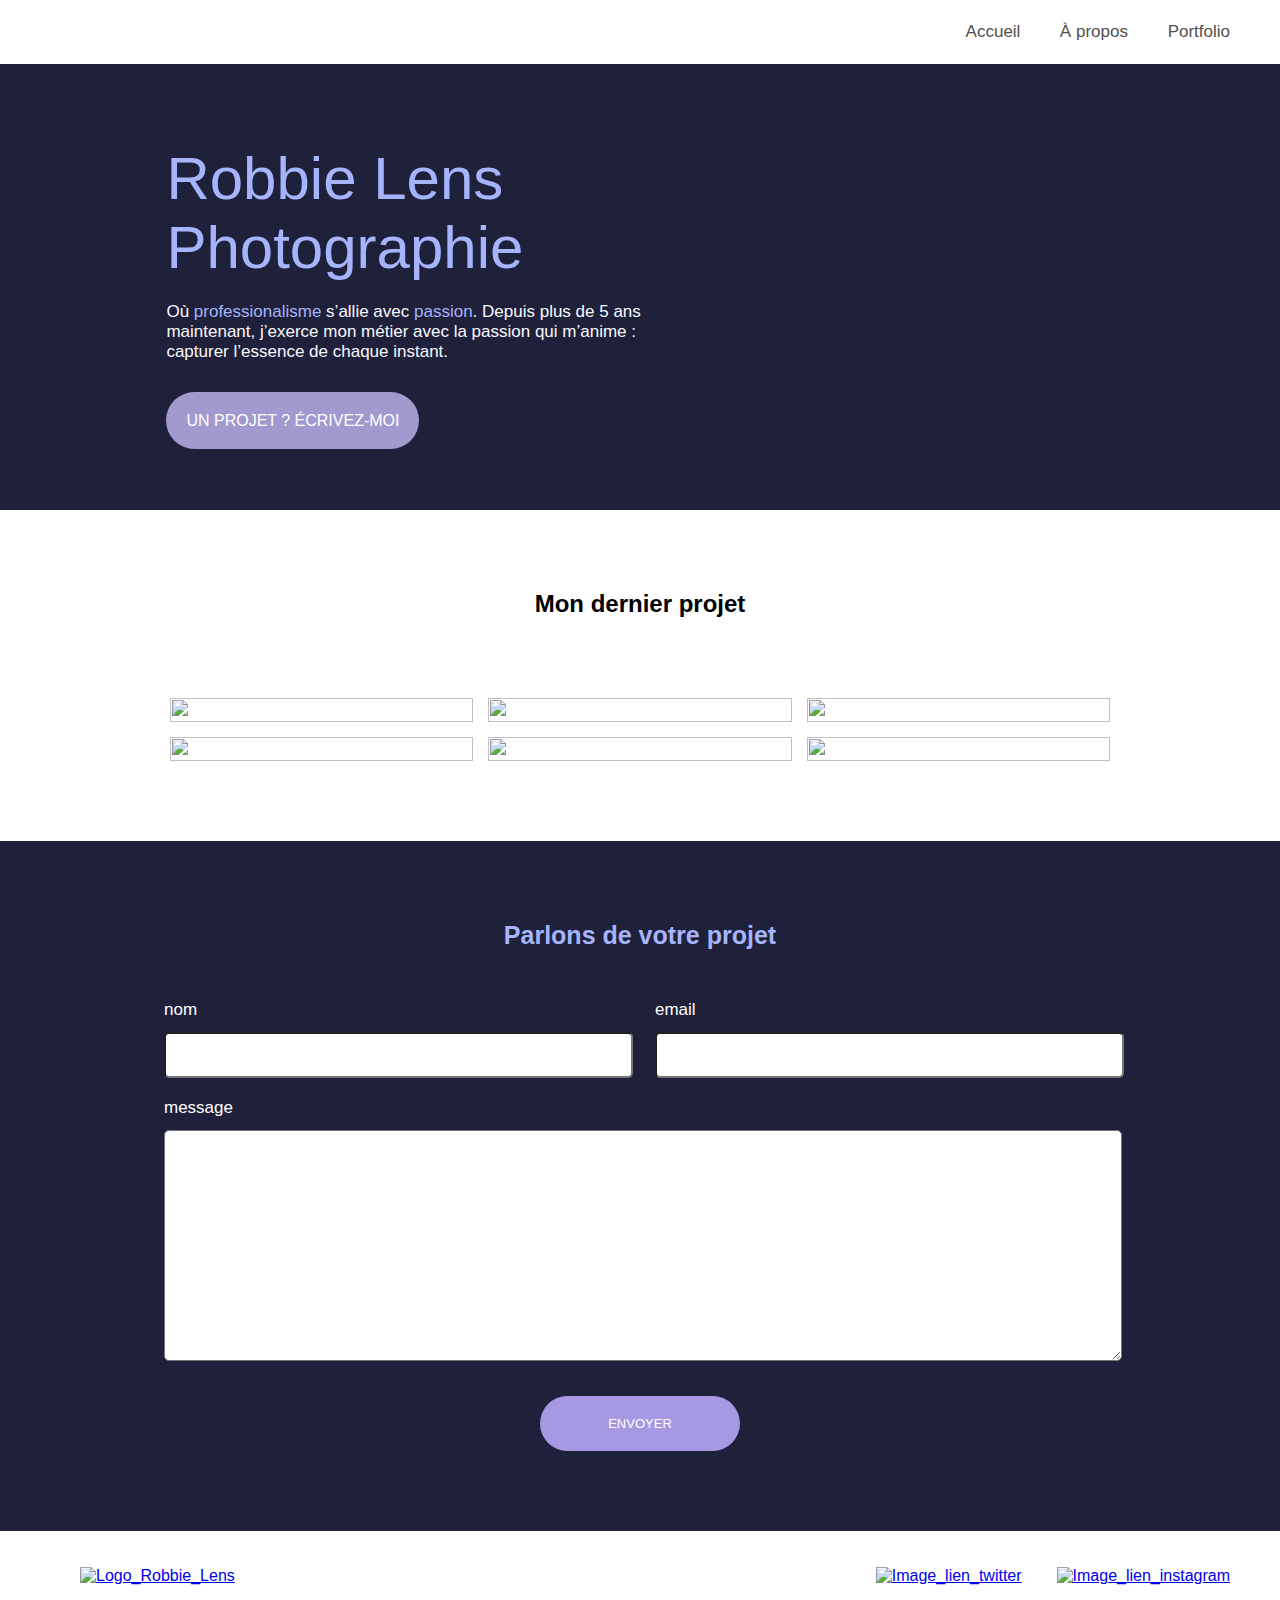
==== index.html @ a96424bc "Ajout de tout les fichiers" ====
<!DOCTYPE html>
<html lang="fr">
<head>
    <meta charset="UTF-8">
    <meta http-equiv="X-UA-Compatible" content="IE=edge">
    <meta name="viewport" content="width=device-width, initial-scale=1.0">
    <title>Accueil de Robbie Lens</title>
    <link rel="stylesheet" href="assets/style.css">
</head>
<body>
    <header>
        <nav>
            <a href="index1.html"><img src="imgs/logo-robbie.png" style="margin-left: 30px;" alt=""></a>
           <div class="lien-page">
               <a href="index.html">Accueil</a>
               <a href="a_propos.html">À propos </a>
               <a href="portfolio.html">Portfolio</a>
           </div>
        </nav>
    </header>
    <main>
        <section id="robbie-introduction">
             <div class="robbie-description">
                <h1>Robbie Lens Photographie</h1>
                <p>Où <em>professionalisme</em> s’allie avec <em>passion</em>. Depuis plus de 5 ans maintenant, 
                j’exerce mon métier avec la passion qui m’anime : capturer l’essence de chaque instant.</p>
                <a href="#section-form">UN PROJET ? ÉCRIVEZ-MOI</a>
             </div>   
             <div style="width: 100%;">
                <img src="imgs/robbie-lens.png" alt="">
             </div>
        </section>
        <section id="section-projet">
            <div>
                <h1>Mon dernier projet</h1>
            </div>
            <div class="photo-projet">
                <img src="imgs/element-1.png" alt="">
                <img src="imgs/element-2.png" alt="">
                <img src="imgs/element-3.png" alt="">
                <img src="imgs/element-4.png" alt="">
                <img src="imgs/element-5.png" alt="">
                <img src="imgs/element-6.png" alt="">
            </div>
        </section>
        <section id="section-form">
            <h1>Parlons de votre projet</h1>
            <div class="aide-projet">
                <form action="">            
                    <div class="name-email-form">
                        <div class="input-form">
                            <label for="name">nom</label>
                            <input type="text" name="nom" id="nom"> 
                        </div>
                        <div class="input-form">
                            <label for="email">email</label>
                            <input type="e-mail" name="email" id="email">
                        </div>  
                    </div>
                    <div class="textarea-form">
                        <label for="message">message</label>
                        <textarea name="message" id="message" rows="15"></textarea>
                    </div>
                    <div class="button-form">
                        <input type="submit" value="ENVOYER">
                    </div>
                </form>
            </div>
        </section>
    </main>
     <footer>
        <a  class="footer-logo" href="#"><img src="imgs/logo-robbie.png"   width="82px" alt="Logo_Robbie_Lens"></a>
        <div class="twitter-instagram-lien">
            <a href="https://twitter.com">
                <img src="imgs/twitter.png" style="width: 43px;" alt="Image_lien_twitter">
            </a>
            <a href="https://instagram.com">
                <img src="imgs/logo-insta.png" class="footer-logo-insta" style="width: 43px;" alt="Image_lien_instagram">
            </a>
        </div>
    </footer>
</body>
</html>
---- assets/style.css ----
body{
    margin: 0;
    background-color: #1f2039;
    font-family: 'Manrope', sans-serif;
}



header{
    background-color:white;
    padding: 22px 50px;
}

header nav{
    display: flex;
    flex-direction: row;
    align-items: center;
    justify-content: space-between;
}


header img{
    width: 82px;
}


.lien-page a{
    text-decoration: none;
    color: #544f4f;
    font-size: 17px;
    margin-left: 35px;
    font-family: sans-serif;
}
.lien-page a:hover{
    text-decoration: underline;
}

/* ***************Corps du page****************** */
/* ***********************************Accueil******************************************* */
/* robbie-introduction */
#robbie-introduction img{
    width: 100%;
}

#robbie-introduction{
    display: flex;
    align-items: flex-start;
    max-width: 74%;
    /* margin: 0 95px; */
    padding: 80px;
    margin: auto;
}
.robbie-description h1{
    font-size: 60px;
    font-family: 'Montserrat', sans-serif;
    font-weight: 100;
    color: #a5b4fc;
    margin-top: 0;
    margin-bottom: 20px;
}
.robbie-description p{
    font-size: 17px;
    color: #f9f8ff;
    margin-bottom: 50px;
}
.robbie-description{
    padding-right: 80px;
}
.robbie-description em{
    font-style: normal;
    color: #a5b4fc;
}

.robbie-description a{
    padding: 20px;
    background-color: #a299cf;
    color: white;
    font-size: 16px;
    border-radius: 50px;
    text-decoration: none;
}
.robbie-description a:hover{
    background: linear-gradient(#696484, #8788ba);
}
/* dernier projet */
#section-projet{
    padding: 80px;
    background-color:white;
}
#section-projet h1{
    text-align: center;
    font-size: 24px;
    margin-top: 0px;
    margin-bottom: 80px;
}

.photo-projet{
    display: grid;
    grid-template-columns: 1fr 1fr 1fr;
    gap: 15px;
    justify-content: center;
    margin-left: 90px;
    margin-right: 90px;
}

.photo-projet img{
    width: 100%;
    height: 100%;
}
/***** section-form************ */
#section-form{
    padding: 80px;
}
#section-form h1{
    text-align: center;
    color:  #a5b4fc;
    margin-bottom: 50px;
    font-size: 25px;
    margin-top: 0;
}

/* .aide-projet */
.aide-projet{
    max-width: 85%;
    margin: auto;
}
.aide-projet form{
    max-width: 100%!important;
    margin: auto;
    color: white;
    font-size: 17px;
}
.name-email-form{
    display: flex;
    flex-direction: row;
    gap: 30px;

}
.input-form{
    flex: 1;
    display: flex;
    flex-direction: column;
    margin-bottom: 20px;
}

.input-form input{
    width: 100%;
    margin-top: 12px;
    height: 40px;
    border-radius: 5px;
}

/* .textarea-form  */
.textarea-form textarea{
    width: 100%;
    margin-top: 12px;
    border-radius: 5px;
}

.button-form{
    text-align: center;
    margin-top: 30px;
}
.button-form input{
    padding: 20px 68px;
    border-radius: 50px;
    font-size: 13px;
    background-color: #a798e3;
    color: white;
    border: none;
}
.button-form input:hover{
    background: linear-gradient(#696484, #8788ba);
}

/* *************************************A propos***************************************** */
/************ sectio à propos */
#section-a-propos {
    padding: 80px;
}

#section-a-propos h1{
    text-align: center;
    color: #a5b4fc;
    font-size: 60px;
    font-weight: 100;
    font-family: 'Montserrat', sans-serif;
    margin: 0;
}

.travail-robbie{
    width: 50%;
    margin: auto;
    border-right: #8e86b5 solid 1px;
    border-bottom: #8e86b5 solid 1px;
    padding: 50px;
}

.travail-robbie p{
    font-size: 18px;
    color: #f9f8ff;
    margin: 0;
}
.travail-robbie h4{
    font-size: 26px;
    color: #f9f8ff;
    text-align: center;
    margin-bottom: 80px;
    margin-top: 30px;
}
.travail-robbie ul{
    font-size: 18px;
    color: #f9f8ff;
}


.button-lien a{
    background-color: #a59dbd;
    padding: 24px 30px;
    text-decoration: none;
    color: white;
    border-radius: 50px;
    font-size: 15px;
}
.button-lien a:hover{
    background-color: rgb(82, 76, 109);
}
.button-lien{
    text-align: center;
    margin-top: 100px;
}

/* section tarif */
#section-tarif{
    padding: 80px;
}
#section-tarif h2{
    text-align: center;
    color: #f9f8ff;
    margin-bottom: 80px;
    font-size: 26px;
}
.tarif-tableau{
    color: #f9f8ff;
}

.tarif-tableau table{
    border-collapse: collapse;
    width: 100%;
} 
.tarif-tableau td, th{
    border: 1px #9a9fdd  solid;
    text-align: center;
}
.tarif-tableau th{
    font-size: 16px;
    padding: 15px ;
}
.tarif-tableau td{
    font-size: 16px;
    padding: 80px;
}

/* ****************************************Portfolio*********************************************** */
#grand-titre{
    padding: 80px;
    background-color: #1f2039
}
#grand-titre h1{
    font-size: 57px;
    font-weight: normal;
    margin: 0;
    color: #a5b4fc;
    font-family: 'Montserrat', sans-serif;
}
/* ***************section paysages****************** */
#section-paysages{
    padding: 80px;
    padding-bottom: 0;
    background-color: white;
}

#section-paysages h2{
    margin-bottom: 80px;
    margin-top: 0;
    color: rgb(49, 51, 51);
    font-size: 25px;
}

.photos-paysages img{
    width: 100%;
    height: 100%;
}
.photos-paysages{
    display: grid;
    grid-template-columns: 1fr 1fr 1fr;
    grid-template-rows: 370px 370px 370px;
    gap: 20px;
}

/* photos hover */
.photos-hover{
    position: absolute;
    height: 100%;
    width: 100%;
    top: 0;
    display: flex;
    justify-content: center;
    align-items: center;
    background-color: #000000a6;
    visibility: hidden;
}
.photo-lien{
    position: relative;
}

.photo-lien:hover .photos-hover{
    display: flex;
    visibility: visible;
}

.photo-hover-a{
    font-size: 30px;
    color: white;
}

/* *************section portrait********************* */
#section-portraits{
    padding: 80px;
    padding-top: 0;
    background-color: white;
}

.photos-portrait img{
    width: 100%;
    height: 100%;
}

.photos-portrait{
    display: grid;
    grid-template-columns: 1fr 1fr 1fr;
    grid-template-rows: 370px 370px;
    gap: 20px;
}

#section-portraits h2{
    font-size: 25px;
    margin-bottom: 80px;
    margin-top: 0;
    color: #242424;
}


/* *************Footer******************** */
footer{
    background-color: white;
    display: flex;
    justify-content: space-between;
    height: 90px;
    align-items: center;
    padding: 0 50px;
}

.footer-logo{
    margin-left: 30px;
}

.twitter-instagram-lien{
    display: flex;
    align-items: center;
    flex-direction: row;
}
.footer-logo-insta{
    padding-left: 35px;
}


/* **************Page responsive*********************** */
@media only screen and (max-width: 1116px){
    /* ********accueil********** */
    #robbie-introduction{
        margin: 0;
        max-width: 100%;
    }

    /* #section-projet */
    #section-projet{
        padding: 80px 44px;
    }
    .photo-projet{
        margin: 0;
    }
    /* #section-form */
    #section-form .aide-projet {
        max-width: 100%;
    }

    /* ***************a propos**************** */

    /* **************portafolio************* */

}

@media only screen and (max-width: 992px){
     /* ********accueil********** */
    header{
        text-align: center;
    }
    header nav{
        display: inline-block;
        text-align: center;
    }

    header .lien-page{
        margin-top: 20px;
    }
    /* #robbie-introduction */
    #robbie-introduction{
        display: inline-flex;
        text-align: center;
        flex-direction: column-reverse;
        padding: 50px 20px;
    }
    .robbie-description{
        padding-right: 0;
    }
    .robbie-description h1{
        font-size: 35px;
    }
    #robbie-introduction img{
        margin-bottom: 20px;
    }
    .robbie-description p{
        margin-top: 0;
    }
    /* .photo-projet */
    .photo-projet{
        grid-template-columns: 1fr 1fr;
    }

    /* #section-form */
    #section-form {
        padding: 50px 20px;
    }
    .name-email-form {
        flex-direction: column;
        gap: 0;
    }

    
    /* ***************a propos**************** */
    /* #section-a-propos */
    #section-a-propos{
        padding: 50px 20px;
    }
    #section-a-propos h1{
        font-size: 35px;
    }


    #section-tarif{
        display: none;
    }
    /* **************portafolio************* */
    .photos-paysages{
        grid-template-rows: 300px 300px 300px;
    }

    .photos-portrait{
        grid-template-rows: 300px 300px;
    }
}

@media only screen and (max-width: 768px){
    .photos-paysages{
        grid-template-columns: 1fr 1fr;
        grid-template-rows: 300px 300px 300px 300px 300px;
    }

    #section-paysages h2{
        margin-bottom: 40px;
    }
    #section-paysages{
        padding: 40px;
    }
    #section-portraits{
        padding: 40px;
    }

    .photos-portrait{
        grid-template-columns: 1fr 1fr;
        grid-template-rows: 300px 300px 300px;
    }    
    #section-portraits h2{
        margin-bottom: 40px;
    }

    #grand-titre {
        padding: 40px;
    }
    #grand-titre h1{
        font-size: 45px;
    }

    header{
        padding: 22px 15px;
    }
}

@media only screen and (max-width: 760px){
    /* **********accueil************** */
    /* #section-projet */
    #section-projet{
        padding: 20px;
    }
    .photo-projet{
        grid-template-columns: 1fr;
    }
}

@media only screen and (max-width: 600px){
    /* ***********portafolio************* */
    .photos-paysages{
        grid-template-columns: 1fr;
        grid-template-rows: 1fr 1fr 1fr 1fr 1fr 1fr 1fr 1fr 1fr ;
    }

    #section-paysages h2{
        margin-bottom: 20px;
    }
    #section-paysages{
        padding: 20px;
    }
    #section-portraits{
        padding: 20px;
    }

    .photos-portrait{
        grid-template-columns: 1fr;
        grid-template-rows: 1fr 1fr 1fr 1fr 1fr 1fr;
    } 
    #section-portraits h2{
        margin-bottom: 20px;
    }            
    #grand-titre {
        padding: 20px;
    }
}

@media only screen and (max-width: 420px){
    header{
        padding: 22px 0;
    }
    .lien-page a {
        margin-left: 20px;
    }
    /* #robbie-introduction* */
    .robbie-description a{
        font-size: 13px;
        padding: 16px;
    }

    /* #section-form*/
    .input-form input{

    }
    .name-email-form{
        flex-direction: column;
    }
}

@media only screen and (max-width: 360px){
    footer {
        padding: 0 20px;
        height: 112px;
        justify-content: space-around;
    }
    footer .twitter-instagram-lien{
        flex-direction: column;
        
    }
    .twitter-instagram-lien a img{
        padding: 0;
    }
}
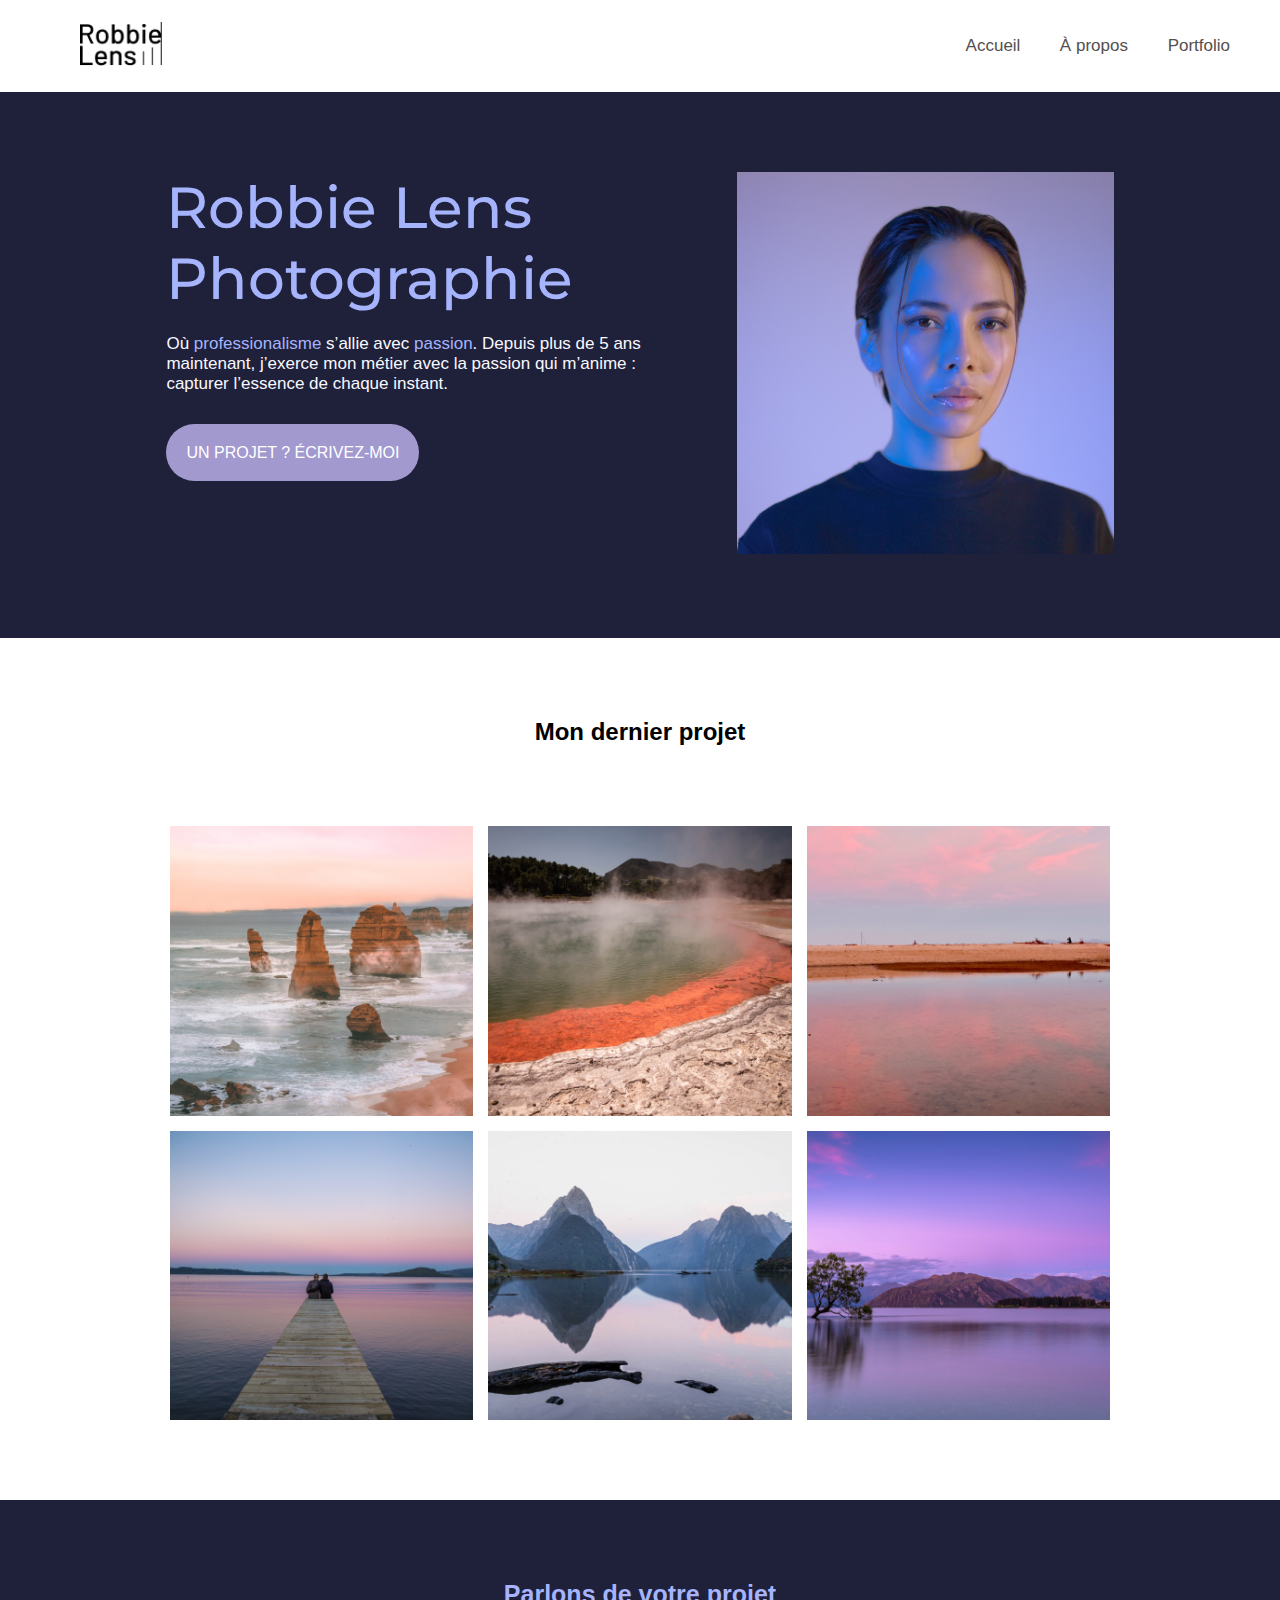
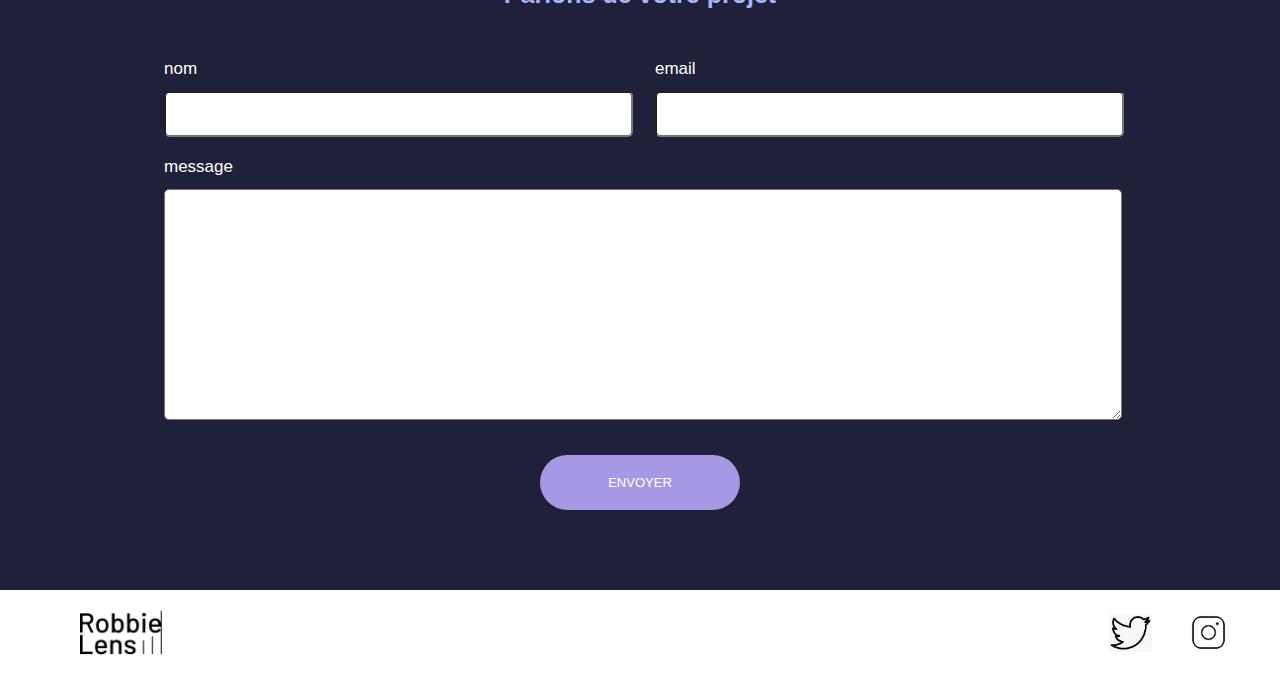
==== commit 1fb8787e: "Responsives et modification des élements" ====
--- a/index.html
+++ b/index.html
@@ -10,10 +10,10 @@
 <body>
     <header>
         <nav>
-            <a href="index1.html"><img src="imgs/logo-robbie.png" style="margin-left: 30px;" alt=""></a>
+            <a href="index.html"><img src="assets/imgs/logo-robbie.png" style="margin-left: 30px;" alt=""></a>
            <div class="lien-page">
                <a href="index.html">Accueil</a>
-               <a href="a_propos.html">À propos </a>
+               <a href="a-propos.html">À propos </a>
                <a href="portfolio.html">Portfolio</a>
            </div>
         </nav>
@@ -27,7 +27,7 @@
                 <a href="#section-form">UN PROJET ? ÉCRIVEZ-MOI</a>
              </div>   
              <div style="width: 100%;">
-                <img src="imgs/robbie-lens.png" alt="">
+                <img src="assets/imgs/robbie-lens.png" alt="">
              </div>
         </section>
         <section id="section-projet">
@@ -35,12 +35,12 @@
                 <h1>Mon dernier projet</h1>
             </div>
             <div class="photo-projet">
-                <img src="imgs/element-1.png" alt="">
-                <img src="imgs/element-2.png" alt="">
-                <img src="imgs/element-3.png" alt="">
-                <img src="imgs/element-4.png" alt="">
-                <img src="imgs/element-5.png" alt="">
-                <img src="imgs/element-6.png" alt="">
+                <img src="assets/imgs/element-1.png" alt="">
+                <img src="assets/imgs/element-2.png" alt="">
+                <img src="assets/imgs/element-3.png" alt="">
+                <img src="assets/imgs/element-4.png" alt="">
+                <img src="assets/imgs/element-5.png" alt="">
+                <img src="assets/imgs/element-6.png" alt="">
             </div>
         </section>
         <section id="section-form">
@@ -69,13 +69,13 @@
         </section>
     </main>
      <footer>
-        <a  class="footer-logo" href="#"><img src="imgs/logo-robbie.png"   width="82px" alt="Logo_Robbie_Lens"></a>
+        <a  class="footer-logo" href="index.html"><img src="assets/imgs/logo-robbie.png"   width="82px" alt="Logo_Robbie_Lens"></a>
         <div class="twitter-instagram-lien">
             <a href="https://twitter.com">
-                <img src="imgs/twitter.png" style="width: 43px;" alt="Image_lien_twitter">
+                <img src="assets/imgs/twitter.png" style="width: 43px;" alt="Image_lien_twitter">
             </a>
             <a href="https://instagram.com">
-                <img src="imgs/logo-insta.png" class="footer-logo-insta" style="width: 43px;" alt="Image_lien_instagram">
+                <img src="assets/imgs/logo-insta.png" class="footer-logo-insta" style="width: 43px;" alt="Image_lien_instagram">
             </a>
         </div>
     </footer>
--- a/assets/style.css
+++ b/assets/style.css
@@ -4,6 +4,10 @@
     font-family: 'Manrope', sans-serif;
 }
 
+@font-face{
+    font-family: 'Montserrat';
+    src: url(../assets/font/montserrat/static/Montserrat-Medium.ttf);
+}
 
 
 header{
@@ -18,11 +22,9 @@
     justify-content: space-between;
 }
 
-
 header img{
     width: 82px;
 }
-
 
 .lien-page a{
     text-decoration: none;
@@ -31,13 +33,11 @@
     margin-left: 35px;
     font-family: sans-serif;
 }
+
 .lien-page a:hover{
     text-decoration: underline;
 }
 
-/* ***************Corps du page****************** */
-/* ***********************************Accueil******************************************* */
-/* robbie-introduction */
 #robbie-introduction img{
     width: 100%;
 }
@@ -46,26 +46,29 @@
     display: flex;
     align-items: flex-start;
     max-width: 74%;
-    /* margin: 0 95px; */
     padding: 80px;
     margin: auto;
 }
+
 .robbie-description h1{
-    font-size: 60px;
+    font-size: 58px;
     font-family: 'Montserrat', sans-serif;
     font-weight: 100;
     color: #a5b4fc;
     margin-top: 0;
     margin-bottom: 20px;
 }
+
 .robbie-description p{
     font-size: 17px;
     color: #f9f8ff;
     margin-bottom: 50px;
 }
+
 .robbie-description{
     padding-right: 80px;
 }
+
 .robbie-description em{
     font-style: normal;
     color: #a5b4fc;
@@ -79,10 +82,11 @@
     border-radius: 50px;
     text-decoration: none;
 }
+
 .robbie-description a:hover{
     background: linear-gradient(#696484, #8788ba);
 }
-/* dernier projet */
+
 #section-projet{
     padding: 80px;
     background-color:white;
@@ -107,10 +111,11 @@
     width: 100%;
     height: 100%;
 }
-/***** section-form************ */
+
 #section-form{
     padding: 80px;
 }
+
 #section-form h1{
     text-align: center;
     color:  #a5b4fc;
@@ -119,23 +124,25 @@
     margin-top: 0;
 }
 
-/* .aide-projet */
 .aide-projet{
     max-width: 85%;
     margin: auto;
 }
+
 .aide-projet form{
     max-width: 100%!important;
     margin: auto;
     color: white;
     font-size: 17px;
 }
+
 .name-email-form{
     display: flex;
     flex-direction: row;
     gap: 30px;
 
 }
+
 .input-form{
     flex: 1;
     display: flex;
@@ -150,7 +157,6 @@
     border-radius: 5px;
 }
 
-/* .textarea-form  */
 .textarea-form textarea{
     width: 100%;
     margin-top: 12px;
@@ -161,6 +167,7 @@
     text-align: center;
     margin-top: 30px;
 }
+
 .button-form input{
     padding: 20px 68px;
     border-radius: 50px;
@@ -169,12 +176,12 @@
     color: white;
     border: none;
 }
+
 .button-form input:hover{
     background: linear-gradient(#696484, #8788ba);
 }
 
 /* *************************************A propos***************************************** */
-/************ sectio à propos */
 #section-a-propos {
     padding: 80px;
 }
@@ -266,14 +273,15 @@
     padding: 80px;
     background-color: #1f2039
 }
+
 #grand-titre h1{
-    font-size: 57px;
+    font-size: 56px;
     font-weight: normal;
     margin: 0;
     color: #a5b4fc;
     font-family: 'Montserrat', sans-serif;
 }
-/* ***************section paysages****************** */
+
 #section-paysages{
     padding: 80px;
     padding-bottom: 0;
@@ -291,6 +299,7 @@
     width: 100%;
     height: 100%;
 }
+
 .photos-paysages{
     display: grid;
     grid-template-columns: 1fr 1fr 1fr;
@@ -298,7 +307,6 @@
     gap: 20px;
 }
 
-/* photos hover */
 .photos-hover{
     position: absolute;
     height: 100%;
@@ -310,6 +318,7 @@
     background-color: #000000a6;
     visibility: hidden;
 }
+
 .photo-lien{
     position: relative;
 }
@@ -324,7 +333,6 @@
     color: white;
 }
 
-/* *************section portrait********************* */
 #section-portraits{
     padding: 80px;
     padding-top: 0;
@@ -351,7 +359,6 @@
 }
 
 
-/* *************Footer******************** */
 footer{
     background-color: white;
     display: flex;
@@ -370,12 +377,11 @@
     align-items: center;
     flex-direction: row;
 }
+
 .footer-logo-insta{
     padding-left: 35px;
 }
 
-
-/* **************Page responsive*********************** */
 @media only screen and (max-width: 1116px){
     /* ********accueil********** */
     #robbie-introduction{
@@ -383,29 +389,23 @@
         max-width: 100%;
     }
 
-    /* #section-projet */
     #section-projet{
         padding: 80px 44px;
     }
     .photo-projet{
         margin: 0;
     }
-    /* #section-form */
+
     #section-form .aide-projet {
         max-width: 100%;
     }
-
-    /* ***************a propos**************** */
-
-    /* **************portafolio************* */
-
 }
 
 @media only screen and (max-width: 992px){
-     /* ********accueil********** */
     header{
         text-align: center;
     }
+    
     header nav{
         display: inline-block;
         text-align: center;
@@ -414,31 +414,34 @@
     header .lien-page{
         margin-top: 20px;
     }
-    /* #robbie-introduction */
+
     #robbie-introduction{
         display: inline-flex;
         text-align: center;
         flex-direction: column-reverse;
         padding: 50px 20px;
     }
+    
     .robbie-description{
         padding-right: 0;
     }
+
     .robbie-description h1{
         font-size: 35px;
     }
+
     #robbie-introduction img{
         margin-bottom: 20px;
     }
+
     .robbie-description p{
         margin-top: 0;
     }
-    /* .photo-projet */
+
     .photo-projet{
         grid-template-columns: 1fr 1fr;
     }
 
-    /* #section-form */
     #section-form {
         padding: 50px 20px;
     }
@@ -449,14 +452,13 @@
 
     
     /* ***************a propos**************** */
-    /* #section-a-propos */
     #section-a-propos{
         padding: 50px 20px;
     }
+
     #section-a-propos h1{
         font-size: 35px;
     }
-
 
     #section-tarif{
         display: none;
@@ -480,9 +482,11 @@
     #section-paysages h2{
         margin-bottom: 40px;
     }
+
     #section-paysages{
         padding: 40px;
     }
+
     #section-portraits{
         padding: 40px;
     }
@@ -491,6 +495,7 @@
         grid-template-columns: 1fr 1fr;
         grid-template-rows: 300px 300px 300px;
     }    
+
     #section-portraits h2{
         margin-bottom: 40px;
     }
@@ -498,6 +503,7 @@
     #grand-titre {
         padding: 40px;
     }
+
     #grand-titre h1{
         font-size: 45px;
     }
@@ -509,10 +515,10 @@
 
 @media only screen and (max-width: 760px){
     /* **********accueil************** */
-    /* #section-projet */
     #section-projet{
         padding: 20px;
     }
+
     .photo-projet{
         grid-template-columns: 1fr;
     }
@@ -528,9 +534,11 @@
     #section-paysages h2{
         margin-bottom: 20px;
     }
+
     #section-paysages{
         padding: 20px;
     }
+
     #section-portraits{
         padding: 20px;
     }
@@ -539,9 +547,11 @@
         grid-template-columns: 1fr;
         grid-template-rows: 1fr 1fr 1fr 1fr 1fr 1fr;
     } 
+
     #section-portraits h2{
         margin-bottom: 20px;
     }            
+
     #grand-titre {
         padding: 20px;
     }
@@ -551,19 +561,16 @@
     header{
         padding: 22px 0;
     }
+
     .lien-page a {
         margin-left: 20px;
     }
-    /* #robbie-introduction* */
+    
     .robbie-description a{
         font-size: 13px;
         padding: 16px;
     }
 
-    /* #section-form*/
-    .input-form input{
-
-    }
     .name-email-form{
         flex-direction: column;
     }
@@ -575,10 +582,12 @@
         height: 112px;
         justify-content: space-around;
     }
+
     footer .twitter-instagram-lien{
         flex-direction: column;
         
     }
+
     .twitter-instagram-lien a img{
         padding: 0;
     }
